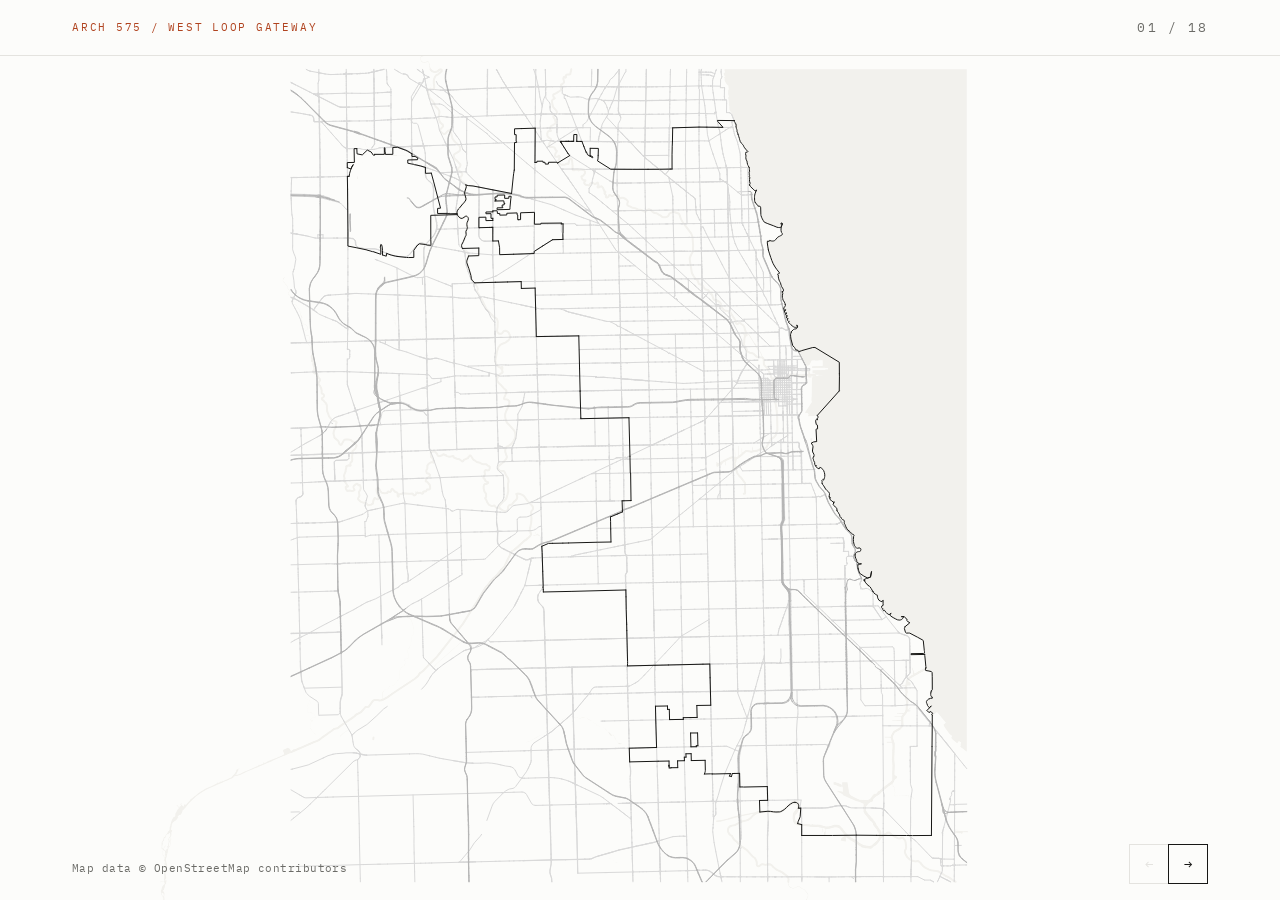
==== index.html @ f466c493 "intro: map zoom, corridor, site descent js/intro.js + css/intro.css: slide-01 entry sequence (city z" ====
<!doctype html>
<html lang="en">
<head>
<meta charset="utf-8">
<meta name="viewport" content="width=device-width, initial-scale=1">
<title>West Loop Gateway — Brad Machado</title>
<meta name="description" content="West Loop Gateway · Mixed-use tower, 735 W. Randolph St. · ARCH 575 mid-review, Fall 2026">
<meta name="robots" content="noindex">
<link rel="canonical" href="https://arch575.bradmachado.com/">
<link rel="preconnect" href="https://fonts.googleapis.com">
<link rel="preconnect" href="https://fonts.gstatic.com" crossorigin>
<link href="https://fonts.googleapis.com/css2?family=IBM+Plex+Mono:wght@400;500&display=swap" rel="stylesheet">
<link rel="stylesheet" href="/css/style.css">
<link rel="stylesheet" href="/css/app.css">
<link rel="stylesheet" href="/css/intro.css">
<link rel="preload" href="data/levels.json" as="fetch" crossorigin="anonymous">
</head>
<body>

<header class="deck-header">
  <a href="https://bradmachado.com/" class="eyebrow deck-header__eyebrow">ARCH 575 / West Loop Gateway</a>
  <span class="deck-header__count" id="deck-count" aria-live="polite">01 / 12</span>
</header>

<main class="deck" id="deck" data-kind="title">
  <!-- Slides 01 (title) and 02 (site) are inserted here by js/app.js -->
  <div class="deck__tower" id="tower-wrap" aria-hidden="true">
    <canvas id="tower"></canvas>
  </div>
  <!-- Slides 03–12 (levels) are inserted here by js/app.js -->
</main>

<nav class="deck-nav" aria-label="Slides">
  <button class="deck-nav__btn" type="button" id="deck-prev" aria-label="Previous slide">&larr;</button>
  <button class="deck-nav__btn" type="button" id="deck-next" aria-label="Next slide">&rarr;</button>
</nav>

<template id="tpl-title">
  <section class="slide slide--title">
    <div class="slide__text">
      <span class="eyebrow" data-f="eyebrow"></span>
      <div class="title__block">
        <h1 class="title__h1" data-f="h1"></h1>
        <div class="title__lines" data-f="lines"></div>
      </div>
    </div>
  </section>
</template>

<template id="tpl-site">
  <section class="slide slide--site">
    <figure class="site slide__site">
      <img class="site__img" src="assets/site.jpg" alt="" data-f="img">
      <figcaption data-f="caption"></figcaption>
    </figure>
    <div class="slide__text">
      <span class="eyebrow" data-f="label"></span>
      <p class="level__name" data-f="name"></p>
      <p class="level__sub" data-f="sub"></p>
      <div class="site__lines" data-f="lines"></div>
    </div>
  </section>
</template>

<template id="tpl-text">
  <section class="slide slide--text">
    <div class="slide__text">
      <span class="eyebrow" data-f="eyebrow"></span>
      <h2 class="text__h2" data-f="heading"></h2>
      <div class="text__lines" data-f="lines"></div>
      <table class="data text__data"><tbody data-f="rows"></tbody></table>
    </div>
  </section>
</template>

<template id="tpl-level">
  <section class="slide slide--level">
    <div class="slide__text">
      <h2 class="level__label" data-f="label"></h2>
      <p class="level__name" data-f="name"></p>
      <p class="level__sub" data-f="sub"></p>
      <p class="level__desc" data-f="description"></p>
      <table class="data"><tbody data-f="rows"></tbody></table>
      <ul class="key" data-f="key"></ul>
    </div>
    <figure class="plan slide__plan">
      <img class="plan__img" alt="" data-f="plan">
      <svg class="plan__scale" height="24" aria-hidden="true" data-f="scale"></svg>
      <figcaption data-f="caption"></figcaption>
    </figure>
  </section>
</template>

<script type="importmap">
{ "imports": { "three": "./js/vendor/three.module.js", "three/addons/": "./js/vendor/addons/" } }
</script>
<script type="module" src="/js/app.js"></script>
<script type="module" src="/js/tower.js"></script>
<script type="module" src="/js/intro.js"></script>
</body>
</html>
---- css/style.css ----
/* ==========================================================================
   Brad Machado — Portfolio 2026
   Single shared stylesheet. No framework, no build step.
   Design tokens per BUILD-PLAN.md Section 2. Requires IBM Plex Mono loaded
   via <link> in each page's <head> (Google Fonts) — see index.html.
   ========================================================================== */

:root {
  /* Color tokens */
  --color-bg:          #FCFCFA; /* warm white */
  --color-ink:         #171715; /* headings, body text */
  --color-body:        #4A4A46; /* paragraph copy */
  --color-muted:       #6B6B67; /* secondary meta */
  --color-faint:       #98978F; /* captions, faintest meta */
  --color-hairline:    #E4E3DF; /* 1px dividers */
  --color-placeholder: #ECEBE7; /* image placeholder fill */
  --color-accent:      #B0431F; /* oxide red — the only hue on the site */

  /* Type */
  --font-sans: "Helvetica Neue", Helvetica, Arial, sans-serif;
  --font-mono: "IBM Plex Mono", ui-monospace, SFMono-Regular, Menlo, Consolas, monospace;

  /* Layout */
  --page-max: 1440px;
  --side-margin: 72px;
  --side-margin-mobile: 24px;
  --rule-thick: 2px;
  --rule-thin: 1px;

  /* Motion / misc */
  --transition-fast: 150ms ease;
}

/* ==========================================================================
   Reset
   ========================================================================== */

*, *::before, *::after { box-sizing: border-box; }

html { -webkit-text-size-adjust: 100%; }

body, h1, h2, h3, h4, p, figure, ul, ol, dl, dd {
  margin: 0;
}

ul, ol { padding: 0; list-style: none; }

img, svg { display: block; max-width: 100%; }

a { color: inherit; text-decoration: none; }

button { font: inherit; color: inherit; background: none; border: 0; cursor: pointer; }

/* ==========================================================================
   Base
   ========================================================================== */

body {
  background: var(--color-bg);
  color: var(--color-ink);
  font-family: var(--font-sans);
  font-size: 16px;
  line-height: 1.5;
  -webkit-font-smoothing: antialiased;
}

/* Consistent focus visibility without introducing shadows/rounding */
a:focus-visible,
button:focus-visible,
input:focus-visible,
textarea:focus-visible {
  outline: 1px solid var(--color-accent);
  outline-offset: 2px;
}

a[href] { transition: color var(--transition-fast); }
a[href]:hover { color: var(--color-accent); }

/* ==========================================================================
   Layout primitives
   ========================================================================== */

.container {
  max-width: var(--page-max);
  margin-inline: auto;
  padding-inline: var(--side-margin);
}

@media (max-width: 900px) {
  .container { padding-inline: var(--side-margin-mobile); }
}

/* 2px ink rule that opens each numbered section, e.g. "01 / Selected Work" */
.section-head {
  border-top: var(--rule-thick) solid var(--color-ink);
  padding-top: 16px;
  margin-top: 96px;
  display: flex;
  flex-wrap: wrap;
  align-items: baseline;
  justify-content: space-between;
  gap: 8px 24px;
}

.section-head:first-of-type { margin-top: 64px; }

.section-head__title {
  font-family: var(--font-mono);
  font-size: 11px;
  text-transform: uppercase;
  letter-spacing: 0.16em;
  color: var(--color-accent);
}

.section-head__meta {
  font-family: var(--font-mono);
  font-size: 11px;
  text-transform: uppercase;
  letter-spacing: 0.16em;
  color: var(--color-faint);
}

/* 1px hairline row divider (research list, experience list, etc.) */
.hairline-row {
  border-bottom: var(--rule-thin) solid var(--color-hairline);
}

/* ==========================================================================
   Micro-labels & captions
   ========================================================================== */

/* Eyebrow: accent-colored micro-label — breadcrumbs, section markers */
.eyebrow {
  display: block;
  font-family: var(--font-mono);
  font-size: 11px;
  text-transform: uppercase;
  letter-spacing: 0.16em;
  color: var(--color-accent);
}

/* Field label: muted micro-label — spec-block / field-row headers */
.field-label {
  font-family: var(--font-mono);
  font-size: 11px;
  text-transform: uppercase;
  letter-spacing: 0.16em;
  color: var(--color-faint);
}

/* Figure caption: "Fig. 01 — Description." */
figcaption,
.fig-caption {
  font-family: var(--font-mono);
  font-size: 10px;
  text-transform: uppercase;
  letter-spacing: 0.12em;
  color: var(--color-faint);
  margin-top: 12px;
}

/* ==========================================================================
   Header / nav
   ========================================================================== */

.site-header {
  border-bottom: var(--rule-thin) solid var(--color-hairline);
}

.site-header__bar {
  display: flex;
  align-items: center;
  justify-content: space-between;
  flex-wrap: wrap;
  gap: 16px 32px;
  padding-block: 24px;
}

.logo {
  font-family: var(--font-sans);
  font-size: 13px;
  font-weight: 700;
  letter-spacing: 0.08em;
  text-transform: uppercase;
}

.nav {
  display: flex;
  flex-wrap: wrap;
  gap: 28px;
}

.nav a {
  font-size: 14px;
  color: var(--color-ink);
}

.nav a[aria-current="page"],
.nav a.cta {
  color: var(--color-accent);
}

@media (max-width: 900px) {
  .site-header__bar { flex-direction: column; align-items: flex-start; }
  .nav { flex-direction: column; gap: 12px; width: 100%; }
}

/* ==========================================================================
   Hero (homepage)
   ========================================================================== */

.hero {
  padding-block: 56px 48px;
}

.hero__title {
  font-size: clamp(2.25rem, 1.15rem + 4.6vw, 4rem);
  font-weight: 400;
  line-height: 1.08;
  letter-spacing: -0.01em;
  color: var(--color-ink);
  margin-top: 20px;
  max-width: 18ch;
}

/* Two-column field row: label at left, content/paragraph at right.
   Reused for PROFILE / METHOD / RESULT / MY ROLE / PARTNER etc. */
.field-row {
  display: grid;
  grid-template-columns: minmax(120px, 200px) 1fr;
  gap: 24px 32px;
  padding-block: 24px;
}

.field-row + .field-row {
  border-top: var(--rule-thin) solid var(--color-hairline);
}

.field-row__content {
  color: var(--color-body);
  font-size: 17px;
  line-height: 1.65;
  max-width: 62ch;
}

@media (max-width: 900px) {
  .field-row { grid-template-columns: 1fr; gap: 8px; }
}

/* ==========================================================================
   Spec block — 4-column Type/Role/Tools/Status (or Partner/Role/Stack/Scale)
   ========================================================================== */

.spec-block {
  display: grid;
  grid-template-columns: repeat(4, 1fr);
  gap: 24px;
  padding-block: 24px;
  margin-top: 40px;
  border-top: var(--rule-thin) solid var(--color-hairline);
  border-bottom: var(--rule-thin) solid var(--color-hairline);
}

.spec-block dt {
  font-family: var(--font-mono);
  font-size: 11px;
  text-transform: uppercase;
  letter-spacing: 0.16em;
  color: var(--color-faint);
  margin-bottom: 8px;
}

.spec-block dd {
  font-size: 15px;
  color: var(--color-ink);
}

@media (max-width: 900px) {
  .spec-block { grid-template-columns: repeat(2, 1fr); }
}

@media (max-width: 540px) {
  .spec-block { grid-template-columns: 1fr; }
}

/* ==========================================================================
   Case-study / research figures (full-width images, pairs, pending assets)
   ========================================================================== */

.figure {
  margin-top: 40px;
}

.figure img {
  width: 100%;
  height: auto;
  display: block;
}

.figure-grid {
  display: grid;
  grid-template-columns: 1fr 1fr;
  gap: 48px;
  margin-top: 40px;
}

@media (max-width: 900px) {
  .figure-grid { grid-template-columns: 1fr; gap: 40px; }
}

/* Placeholder box for a figure slot the template calls for but img/ doesn't
   yet have an asset for — same fill token as homepage card placeholders. */
.figure-pending {
  aspect-ratio: 16 / 10;
  background: var(--color-placeholder);
  display: flex;
  align-items: center;
  justify-content: center;
  padding: 24px;
  text-align: center;
}

.figure-pending__label {
  font-family: var(--font-mono);
  font-size: 11px;
  text-transform: uppercase;
  letter-spacing: 0.08em;
  color: var(--color-faint);
  line-height: 1.6;
  max-width: 32ch;
}

/* ==========================================================================
   Work grid (homepage project cards)
   ========================================================================== */

.work-grid {
  display: grid;
  grid-template-columns: repeat(2, 1fr);
  gap: 64px 48px;
  margin-top: 48px;
}

@media (max-width: 900px) {
  .work-grid { grid-template-columns: 1fr; gap: 48px; }
}

.project-card__image {
  aspect-ratio: 4 / 3;
  background: var(--color-placeholder);
  display: flex;
  align-items: center;
  justify-content: center;
  overflow: hidden;
}

.project-card__image img {
  width: 100%;
  height: 100%;
  object-fit: cover;
}

.project-card__placeholder-label {
  font-family: var(--font-mono);
  font-size: 11px;
  text-transform: uppercase;
  letter-spacing: 0.1em;
  color: var(--color-faint);
}

.project-card__heading {
  display: flex;
  align-items: baseline;
  gap: 12px;
  margin-top: 20px;
}

.project-card__index {
  font-family: var(--font-mono);
  font-size: 12px;
  letter-spacing: 0.08em;
  color: var(--color-accent);
}

.project-card__title {
  font-size: 21px;
  font-weight: 400;
}

.project-card__desc {
  color: var(--color-body);
  font-size: 15px;
  line-height: 1.6;
  margin-top: 8px;
  max-width: 46ch;
}

.project-card__tools {
  font-family: var(--font-mono);
  font-size: 10px;
  text-transform: uppercase;
  letter-spacing: 0.1em;
  color: var(--color-faint);
  margin-top: 10px;
}

/* ==========================================================================
   Research / list rows (homepage research rows, resume experience rows)
   ========================================================================== */

.list-row {
  display: grid;
  grid-template-columns: 56px 1fr auto;
  gap: 8px 32px;
  align-items: start;
  padding-block: 28px;
  border-bottom: var(--rule-thin) solid var(--color-hairline);
}

.list-row__index {
  font-family: var(--font-mono);
  font-size: 12px;
  letter-spacing: 0.08em;
  color: var(--color-accent);
}

.list-row__title {
  font-size: 19px;
  font-weight: 400;
}

.list-row__desc {
  color: var(--color-body);
  font-size: 15px;
  line-height: 1.6;
  margin-top: 6px;
  max-width: 62ch;
}

.list-row__meta {
  font-family: var(--font-mono);
  font-size: 10px;
  text-transform: uppercase;
  letter-spacing: 0.1em;
  color: var(--color-faint);
  text-align: right;
  white-space: nowrap;
}

@media (max-width: 640px) {
  .list-row {
    grid-template-columns: 1fr;
  }
  .list-row__meta { text-align: left; white-space: normal; }
}

/* ==========================================================================
   Buttons
   ========================================================================== */

.btn {
  display: inline-flex;
  align-items: center;
  gap: 8px;
  border: 1px solid var(--color-ink);
  padding: 14px 20px;
  font-family: var(--font-mono);
  font-size: 12px;
  text-transform: uppercase;
  letter-spacing: 0.1em;
  color: var(--color-ink);
}

.btn:hover {
  border-color: var(--color-accent);
  color: var(--color-accent);
}

/* ==========================================================================
   Diagram primitives (research SVG pipeline diagrams — accent arrows only)
   ========================================================================== */

.diagram { margin-top: 40px; }

.diagram-box {
  fill: var(--color-bg);
  stroke: var(--color-ink);
  stroke-width: 1;
}

.diagram-box--dashed {
  stroke-dasharray: 4 4;
  stroke: var(--color-muted);
}

.diagram-arrow {
  stroke: var(--color-accent);
  fill: none;
  stroke-width: 1.5;
  marker-end: url(#arrowhead);
}

.diagram-label {
  font-family: var(--font-mono);
  font-size: 11px;
  letter-spacing: 0.04em;
  fill: var(--color-ink);
}

.diagram-sublabel {
  font-family: var(--font-mono);
  font-size: 9px;
  text-transform: uppercase;
  letter-spacing: 0.06em;
  fill: var(--color-faint);
}

/* ==========================================================================
   Footer / contact
   ========================================================================== */

.site-footer {
  margin-top: 96px;
  border-top: var(--rule-thick) solid var(--color-ink);
  padding-block: 48px 24px;
}

.site-footer__title {
  font-size: clamp(1.75rem, 1.15rem + 2.6vw, 2.5rem);
  font-weight: 400;
  line-height: 1.15;
  max-width: 24ch;
  margin-top: 16px;
}

.site-footer__row {
  display: flex;
  flex-wrap: wrap;
  justify-content: space-between;
  gap: 24px;
  margin-top: 32px;
}

.site-footer__email {
  font-family: var(--font-mono);
  font-size: 15px;
  color: var(--color-ink);
}

.site-footer__links {
  display: flex;
  flex-direction: column;
  gap: 8px;
  text-align: right;
}

@media (max-width: 640px) {
  .site-footer__links { text-align: left; }
}

.site-footer__colophon {
  display: flex;
  flex-wrap: wrap;
  justify-content: space-between;
  gap: 8px 24px;
  margin-top: 64px;
  padding-top: 24px;
  border-top: var(--rule-thin) solid var(--color-hairline);
  font-family: var(--font-mono);
  font-size: 11px;
  text-transform: uppercase;
  letter-spacing: 0.1em;
  color: var(--color-faint);
}

/* ==========================================================================
   Page header (case-study / research page titles)
   ========================================================================== */

.page-header {
  padding-block: 56px 40px;
}

.page-header__top {
  display: flex;
  align-items: baseline;
  justify-content: space-between;
  gap: 16px;
}

.page-header__title {
  font-size: clamp(2rem, 1.2rem + 3.6vw, 3.5rem);
  font-weight: 400;
  line-height: 1.1;
  margin-top: 16px;
}

.page-header__date {
  font-family: var(--font-mono);
  font-size: 12px;
  letter-spacing: 0.08em;
  color: var(--color-faint);
  white-space: nowrap;
}

.page-header__thesis {
  color: var(--color-body);
  font-size: 19px;
  line-height: 1.6;
  max-width: 66ch;
  margin-top: 24px;
}

/* Next-project / next-research footer link */
.next-link {
  display: flex;
  flex-wrap: wrap;
  align-items: baseline;
  justify-content: space-between;
  gap: 12px 24px;
  margin-top: 96px;
  padding-top: 24px;
  border-top: var(--rule-thick) solid var(--color-ink);
  padding-bottom: 64px;
}

.next-link__title {
  font-size: clamp(1.5rem, 1.1rem + 1.8vw, 2rem);
  font-weight: 400;
}

/* ==========================================================================
   About / resume
   ========================================================================== */

.about-hero {
  display: grid;
  grid-template-columns: minmax(240px, 38%) 1fr;
  gap: 64px;
  padding-block: 56px 0;
  align-items: start;
}

@media (max-width: 900px) {
  .about-hero { grid-template-columns: 1fr; gap: 32px; }
}

.about-hero__content .eyebrow { margin-top: 0; }

.about-hero__content .page-header__title {
  margin-top: 16px;
  font-size: clamp(1.75rem, 1.15rem + 2.6vw, 2.75rem);
}

.about-hero__content p {
  color: var(--color-body);
  font-size: 18px;
  line-height: 1.65;
  max-width: 60ch;
  margin-top: 20px;
}

.about-hero__content .btn { margin-top: 32px; }

.resume-title {
  font-size: 19px;
  font-weight: 400;
  color: var(--color-ink);
}

.resume-org {
  font-size: 14px;
  color: var(--color-muted);
  margin-top: 2px;
}

.resume-bullets {
  display: flex;
  flex-direction: column;
  gap: 10px;
  margin-top: 14px;
}

.resume-bullets li {
  font-size: 15px;
  line-height: 1.6;
  color: var(--color-body);
}

.about-closing {
  border-top: var(--rule-thick) solid var(--color-ink);
  margin-top: 96px;
  padding-top: 24px;
  padding-bottom: 64px;
}

/* ==========================================================================
   404
   ========================================================================== */

.error-page {
  min-height: 60vh;
  display: flex;
  flex-direction: column;
  justify-content: center;
  padding-block: 64px;
}
---- css/app.css ----
/* ==========================================================================
   arch575.bradmachado.com — project stylesheet
   Rules specific to the ARCH 575 mid-review presentation (West Loop Gateway).
   Baseline tokens and components come from css/style.css, vendored from the
   main site and never edited; add project rules here only.
   Accent #B0431F is the only hue. No shadows, rounded corners, or gradients.

   Layout: one page, 12 slides (title, site, ten levels).
   >= 900 px  full-viewport slides, 12-column grid, 72 px margins, one slide
              visible at a time (keyboard / buttons / hash).
   <  900 px  slides stack at natural height, 24 px margins, the tower canvas
              sticks to the top at 40vh, plan below the text.
   ========================================================================== */

:root {
  --deck-header-h: 56px;
  --deck-gap: 24px;
  --deck-top: 40px;      /* space between the header rule and the slide content */
  --deck-bottom: 56px;
  --tower-h-phone: 40vh;
}

html, body { height: 100%; }

/* --------------------------------------------------------------------------
   Running header: eyebrow left, counter right, 1 px hairline below
   -------------------------------------------------------------------------- */

.deck-header {
  position: fixed;
  top: 0; left: 0; right: 0;
  z-index: 20;
  height: var(--deck-header-h);
  display: flex;
  align-items: center;
  justify-content: space-between;
  gap: 24px;
  padding: 0 var(--side-margin);
  background: var(--color-bg);
  border-bottom: var(--rule-thin) solid var(--color-hairline);
}

.deck-header__eyebrow { display: inline-block; }
.deck-header__eyebrow:hover { color: var(--color-ink); }

.deck-header__count {
  font-family: var(--font-mono);
  font-size: 13px;
  letter-spacing: 0.16em;
  color: var(--color-muted);
  font-variant-numeric: tabular-nums;
  white-space: nowrap;
}

/* --------------------------------------------------------------------------
   Deck grid (desktop)
   -------------------------------------------------------------------------- */

.deck {
  position: relative;
  display: grid;
  grid-template-columns: repeat(12, minmax(0, 1fr));
  grid-template-rows: minmax(0, 1fr);
  column-gap: var(--deck-gap);
  height: 100vh;
  padding: calc(var(--deck-header-h) + var(--deck-top)) var(--side-margin) var(--deck-bottom);
}

.slide {
  grid-row: 1;
  grid-column: 1 / -1;
  display: grid;
  grid-template-columns: repeat(12, minmax(0, 1fr));
  grid-template-rows: minmax(0, 1fr);
  column-gap: var(--deck-gap);
  min-height: 0;
  overflow: hidden;
  opacity: 0;
  visibility: hidden;
}

.slide.is-active {
  opacity: 1;
  visibility: visible;
}

.slide__text {
  grid-column: 1 / 4;
  display: flex;
  flex-direction: column;
  min-height: 0;
  min-width: 0;
}

/* Single persistent three.js canvas (js/tower.js, S5). Level slides: cols 4-6.
   Title slide: cols 7-12 (hero). Site slide: hidden (image takes cols 1-8). */
.deck__tower {
  grid-row: 1;
  grid-column: 4 / 7;
  position: relative;
  z-index: 1;
  min-height: 0;
  min-width: 0;
}

.deck[data-kind="title"] .deck__tower,
.deck[data-kind="text"]  .deck__tower { grid-column: 7 / 13; }
.deck[data-kind="site"]  .deck__tower,
.deck[data-kind="image"] .deck__tower { visibility: hidden; }

#tower {
  display: block;
  width: 100%;
  height: 100%;
}

/* Static fallback (js/tower.js): no WebGL or the GLB failed */
#tower[hidden] { display: none; }

.deck__tower-fallback {
  display: block;
  width: 100%;
  height: 100%;
  object-fit: contain;
  object-position: center;
}

/* --------------------------------------------------------------------------
   Title slide
   -------------------------------------------------------------------------- */

.slide--title .slide__text {
  grid-column: 1 / 7;
  justify-content: space-between;
}

.title__h1 {
  font-size: clamp(48px, 5vw, 96px);
  font-weight: 400;
  line-height: 1.02;
  letter-spacing: -0.02em;
  margin-left: -0.04em;
}

.title__lines {
  margin-top: 24px;
}

.title__lines p {
  font-size: 20px;
  line-height: 1.4;
  color: var(--color-body);
}

/* --------------------------------------------------------------------------
   Site slide: image cols 1-8, three lines cols 9-12
   -------------------------------------------------------------------------- */

.slide__site {
  grid-column: 1 / 9;
  display: flex;
  flex-direction: column;
  min-height: 0;
  min-width: 0;
}

.site__img {
  flex: 1 1 auto;
  min-height: 0;
  width: 100%;
  height: 100%;
  object-fit: contain;
  object-position: left top;
}

.slide--site .slide__text { grid-column: 9 / 13; }

/* --------------------------------------------------------------------------
   Story slides (data/story.json, review T4): text = title layout, image = site layout
   -------------------------------------------------------------------------- */

.slide--text .slide__text { grid-column: 1 / 7; }

.text__h2 {
  margin-top: 40px;
  font-size: clamp(36px, 3.4vw, 64px);
  font-weight: 400;
  line-height: 1.08;
  letter-spacing: -0.02em;
  color: var(--color-ink);
  max-width: 18ch;
}

.text__lines { margin-top: 32px; max-width: 46ch; }

.text__lines p {
  font-size: 20px;
  line-height: 1.45;
  color: var(--color-body);
}

.text__lines p + p { margin-top: 10px; }

.text__data { margin-top: 32px; max-width: 560px; }
.data.text__data td { font-size: 20px; }
.data.text__data th { width: auto; white-space: nowrap; padding-right: 24px; letter-spacing: 0.08em; }

.site__lines { margin-top: 24px; }

.site__lines p {
  font-size: 15px;
  line-height: 1.6;
  color: var(--color-body);
}

/* --------------------------------------------------------------------------
   Level slide: text cols 1-3, tower cols 4-6, plan cols 7-12
   -------------------------------------------------------------------------- */

.level__label {
  font-family: var(--font-sans);
  font-size: clamp(72px, 6.6vw, 160px);
  font-weight: 400;
  line-height: 0.9;
  letter-spacing: -0.03em;
  margin-left: -0.05em;
  white-space: nowrap;
  color: var(--color-ink);
}

.level__name {
  font-size: 28px;
  line-height: 1.15;
  color: var(--color-ink);
  margin-top: 28px;
}

.level__sub {
  font-size: 28px;
  line-height: 1.15;
  color: var(--color-muted);
}

.level__sub:empty { display: none; }

.level__desc {
  font-size: 15px;
  line-height: 1.6;
  color: var(--color-body);
  max-width: 34ch;
  margin-top: 16px;
}

/* Ruled data table */
.data {
  width: 100%;
  border-collapse: collapse;
  margin-top: 24px;
  border-top: var(--rule-thin) solid var(--color-hairline);
}

.data tr { border-bottom: var(--rule-thin) solid var(--color-hairline); }

.data th {
  width: 50%;
  text-align: left;
  font-family: var(--font-mono);
  font-size: 13px;
  font-weight: 400;
  text-transform: uppercase;
  letter-spacing: 0.16em;
  color: var(--color-muted);
  padding: 9px 0 8px;
  vertical-align: baseline;
}

.data td {
  font-size: 15px;
  color: var(--color-ink);
  font-variant-numeric: tabular-nums;
  padding: 8px 0;
  white-space: nowrap;
  vertical-align: baseline;
}

/* Vertical key; the level program comes first, in the accent */
.key {
  margin-top: 32px;
}

.key li {
  display: flex;
  align-items: center;
  gap: 10px;
  padding: 4px 0;
}

.key__swatch {
  flex: none;
  width: 12px;
  height: 12px;
}

.key__swatch--bordered { border: var(--rule-thin) solid var(--color-hairline); }

.key__label {
  font-family: var(--font-mono);
  font-size: 13px;
  text-transform: uppercase;
  letter-spacing: 0.12em;
  color: var(--color-muted);
}

.key__item--accent .key__label { color: var(--color-ink); }

/* Plan figure: image hangs from the top-left; scale bar and caption sit
   directly under the rendered plan */
.slide__plan {
  grid-column: 7 / 13;
  display: flex;
  flex-direction: column;
  min-height: 0;
  min-width: 0;
}

.plan__img {
  flex: 0 0 auto;
  min-height: 0;
  width: 100%;
  height: auto;            /* js/app.js sets the fitted height in slides mode */
  object-fit: contain;
  object-position: left top;
}

.plan__scale {
  display: block;
  width: 100%;
  height: 24px;
  margin-top: 16px;
  overflow: visible;
}

.plan__scale .sb {
  stroke: var(--color-ink);
  stroke-width: 1;
  fill: none;
  shape-rendering: crispEdges;
}

.plan__scale .sb-fill { fill: var(--color-ink); }

.plan__scale text {
  font-family: var(--font-mono);
  font-size: 13px;
  letter-spacing: 0.12em;
  text-transform: uppercase;
  fill: var(--color-muted);
}

.slide figcaption { margin-top: 8px; font-size: 13px; color: var(--color-muted); }   /* projector legibility (review T3) */

/* --------------------------------------------------------------------------
   Prev / next buttons, bottom right
   -------------------------------------------------------------------------- */

.deck-nav {
  position: fixed;
  right: var(--side-margin);
  bottom: 16px;
  z-index: 20;
  display: flex;
}

.deck-nav__btn {
  width: 40px;
  height: 40px;
  border: var(--rule-thin) solid var(--color-ink);
  background: var(--color-bg);
  font-family: var(--font-mono);
  font-size: 14px;
  line-height: 1;
  color: var(--color-ink);
}

.deck-nav__btn + .deck-nav__btn { margin-left: -1px; }

.deck-nav__btn:hover {
  border-color: var(--color-accent);
  color: var(--color-accent);
  position: relative;
}

.deck-nav__btn:disabled {
  color: var(--color-hairline);
  border-color: var(--color-hairline);
  cursor: default;
}

/* --------------------------------------------------------------------------
   Motion
   -------------------------------------------------------------------------- */

@media (prefers-reduced-motion: no-preference) {
  .slide { transition: opacity 200ms ease, visibility 0s linear 200ms; }
  .slide.is-active { transition: opacity 200ms ease, visibility 0s; }
  .slide--title .slide__text { transition: opacity 500ms ease; }   /* S15: title text after the intro */
  html { scroll-behavior: smooth; }
}

/* --------------------------------------------------------------------------
   Desktop only: lock the page to the viewport
   -------------------------------------------------------------------------- */

@media (min-width: 900px) {
  body { overflow: hidden; }
}

/* --------------------------------------------------------------------------
   Phone / narrow: stacked scroll, sticky tower
   -------------------------------------------------------------------------- */

@media (max-width: 899.98px) {
  .deck-header {
    position: static;
    height: auto;
    padding: 20px var(--side-margin-mobile);
  }

  .deck {
    display: block;
    height: auto;
    padding: 0;
  }

  .slide {
    display: block;
    opacity: 1;
    visibility: visible;
    overflow: visible;
    padding: 32px var(--side-margin-mobile) 48px;
    border-bottom: var(--rule-thin) solid var(--color-hairline);
  }

  .slide--level,
  .slide--outro { scroll-margin-top: var(--tower-h-phone); }
  .text__h2 { margin-top: 24px; font-size: 32px; }
  .text__lines p, .data.text__data td { font-size: 17px; }

  .slide__text { display: block; }

  .deck__tower {
    position: sticky;
    top: 0;
    z-index: 5;
    height: var(--tower-h-phone);
    background: var(--color-bg);
    border-bottom: var(--rule-thin) solid var(--color-hairline);
  }

  .deck[data-kind="site"] .deck__tower,
  .deck[data-kind="image"] .deck__tower { visibility: visible; }

  .slide--title { min-height: 60vh; }
  .slide--title .slide__text {
    display: flex;
    flex-direction: column;
    justify-content: space-between;
    min-height: calc(60vh - 80px);
  }

  .title__h1 { font-size: clamp(40px, 11vw, 64px); }
  .title__lines p { font-size: 17px; }

  .slide__site { display: block; }
  .site__img { height: auto; }
  .slide--site .slide__text { margin-top: 32px; }

  .level__label { font-size: clamp(64px, 22vw, 120px); }
  .level__name { margin-top: 20px; }
  .level__name, .level__sub { font-size: 24px; }

  .key { margin-top: 24px; }

  .slide__plan {
    display: block;
    margin-top: 32px;
  }

  .plan__img {
    height: auto;
    max-height: 60vh;
  }

  .deck-nav {
    right: var(--side-margin-mobile);
    bottom: 16px;
  }
}
---- css/intro.css ----
/* ==========================================================================
   arch575.bradmachado.com — css/intro.css   (intro_v1.0, S15)
   This section is intended to style the entry sequence overlay (js/intro.js):
   the two map SVGs stacked full-viewport below the running header, the mono
   caption and OpenStreetMap attribution, and the full-viewport tower canvas
   on slide 01 with the title text above it. Tokens from css/style.css only;
   accent stays the single hue; no shadows, rounded corners or gradients.
   ========================================================================== */

#intro {
  position: fixed;
  top: var(--deck-header-h);
  left: 0; right: 0; bottom: 0;
  z-index: 15;                 /* above the slides, below the header and nav (20) */
  background: var(--color-bg);
  overflow: hidden;
}

#intro[hidden] { display: none; }

.intro__maps {
  position: absolute;
  inset: 0;
}

.intro__svg {
  position: absolute;
  inset: 0;
  width: 100%;
  height: 100%;
  display: block;
}

/* The SVGs' own attribution text is replaced by one HTML line (below) */
.intro__svg #attribution { display: none; }

.intro__meta {
  position: absolute;
  left: var(--side-margin);
  bottom: 24px;
  font-family: var(--font-mono);
  line-height: 1.5;
}

.intro__caption {
  font-size: 13px;
  letter-spacing: 0.08em;
  color: var(--color-ink);
  opacity: 0;
  white-space: nowrap;
}

.intro__attribution {
  font-size: 11px;
  letter-spacing: 0.04em;
  color: var(--color-muted);
  white-space: nowrap;
}

/* Slide 01: the canvas fills the viewport behind the title text (js/tower.js
   keeps the projection relative to the grid box, so the tower stays in
   cols 7-12 and the site context fills the rest) */
@media (min-width: 900px) {
  .deck__tower.is-full {
    position: fixed;
    inset: 0;
    z-index: 0;
    height: auto;
    min-height: 0;
  }

  .slide--title.is-active {
    position: relative;
    z-index: 2;
  }

  body.is-intro .slide--title .slide__text { opacity: 0; }
}

/* Phone: the map stages play in a 40vh band at the top; no 3D stage */
@media (max-width: 899.98px) {
  #intro {
    top: 0;
    bottom: auto;
    height: var(--tower-h-phone);
    border-bottom: var(--rule-thin) solid var(--color-hairline);
  }

  .intro__meta {
    left: var(--side-margin-mobile);
    bottom: 12px;
  }

  .intro__caption { font-size: 11px; }
}
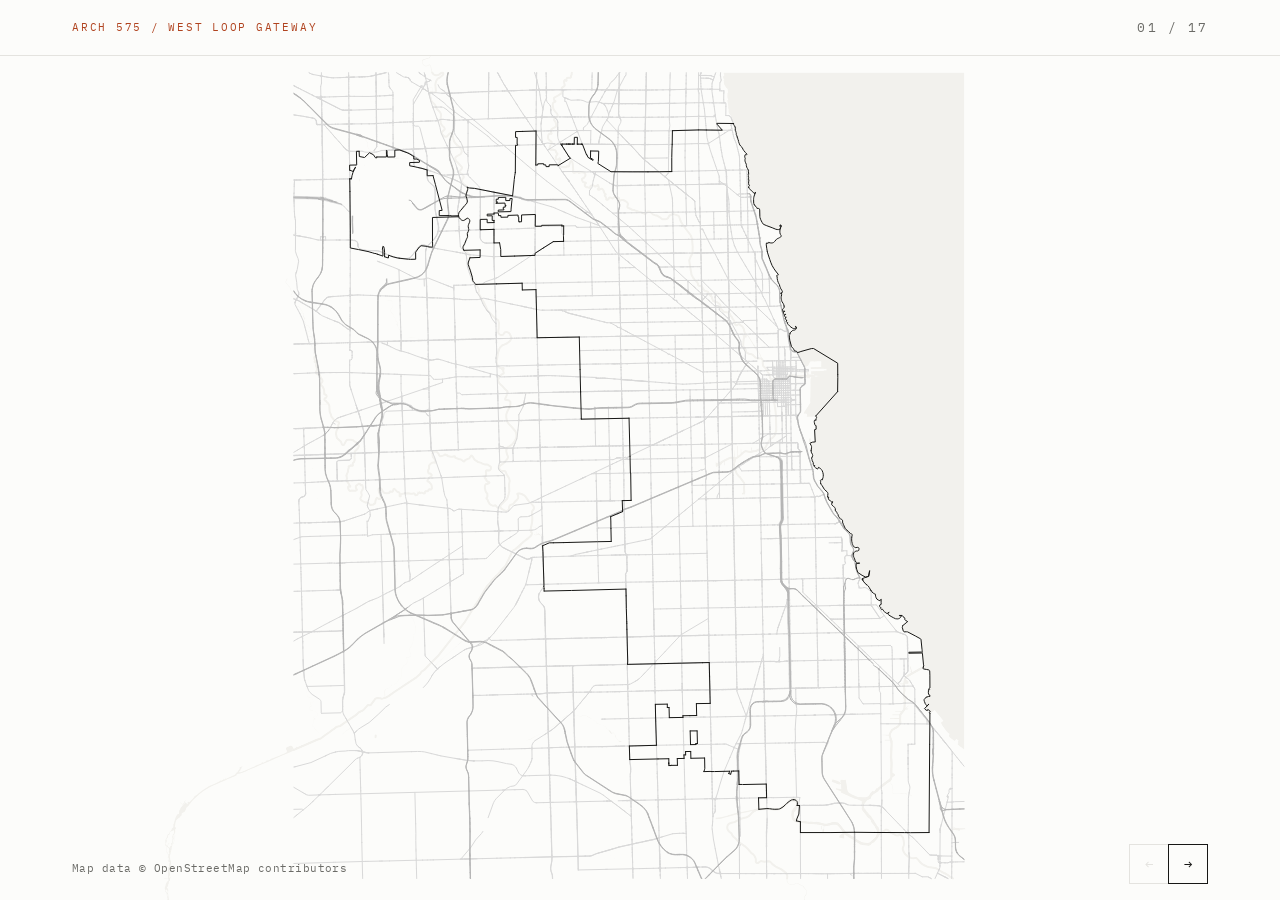
==== commit 95ceed13: "site: slide 02 feature loop, ghost tower, continuous 01-02 shot; stacking callouts Co-Authored-By: C" ====
--- a/index.html
+++ b/index.html
@@ -13,6 +13,7 @@
 <link rel="stylesheet" href="/css/style.css">
 <link rel="stylesheet" href="/css/app.css">
 <link rel="stylesheet" href="/css/intro.css">
+<link rel="stylesheet" href="/css/siteloop.css">
 <link rel="preload" href="data/levels.json" as="fetch" crossorigin="anonymous">
 </head>
 <body>
@@ -23,7 +24,7 @@
 </header>
 
 <main class="deck" id="deck" data-kind="title">
-  <!-- Slides 01 (title) and 02 (site) are inserted here by js/app.js -->
+  <!-- Slides 01 (title) and 02 (site) are inserted here by js/app.js; on 02 the canvas below runs the site loop (js/siteloop.js) -->
   <div class="deck__tower" id="tower-wrap" aria-hidden="true">
     <canvas id="tower"></canvas>
   </div>
@@ -70,6 +71,7 @@
       <div class="text__lines" data-f="lines"></div>
       <table class="data text__data"><tbody data-f="rows"></tbody></table>
     </div>
+    <div class="callouts" data-f="callouts" aria-hidden="true"></div>
   </section>
 </template>
 
@@ -97,5 +99,6 @@
 <script type="module" src="/js/app.js"></script>
 <script type="module" src="/js/tower.js"></script>
 <script type="module" src="/js/intro.js"></script>
+<script type="module" src="/js/siteloop.js"></script>
 </body>
 </html>
--- a/css/app.css
+++ b/css/app.css
@@ -204,6 +204,77 @@
 .text__data { margin-top: 32px; max-width: 560px; }
 .data.text__data td { font-size: 20px; }
 .data.text__data th { width: auto; white-space: nowrap; padding-right: 24px; letter-spacing: 0.08em; }
+
+/* Callouts (story.json "callouts"): labels in a column right of the heading, 1 px leaders
+   to each tower zone, positioned by js/app.js from the live model. Accent = shared floors. */
+.slide--text.has-callouts { position: relative; }
+
+.callouts {
+  position: absolute;
+  inset: 0;
+  z-index: 2;
+  pointer-events: none;
+  opacity: 0;
+}
+
+.callouts.is-ready { opacity: 1; }
+
+.callouts__svg {
+  position: absolute;
+  inset: 0;
+  width: 100%;
+  height: 100%;
+  overflow: visible;
+}
+
+.callouts__svg path { fill: none; stroke: var(--color-ink); stroke-width: 1; }
+.callouts__svg circle { fill: var(--color-ink); }
+.callouts__svg .is-accent { stroke: var(--color-accent); }
+.callouts__svg circle.is-accent { fill: var(--color-accent); }
+
+.callouts .callout {
+  position: absolute;
+  top: 0;
+  left: 0;
+  display: flex;
+  flex-direction: column;
+  gap: 4px;
+  white-space: nowrap;
+}
+
+.callout__label {
+  font-family: var(--font-mono);
+  font-size: 13px;
+  letter-spacing: 0.08em;
+  text-transform: uppercase;
+  color: var(--color-muted);
+}
+
+.callout__value {
+  font-size: 20px;
+  color: var(--color-ink);
+}
+
+.callout--accent .callout__label { color: var(--color-accent); }
+
+.callouts__list { display: none; }
+
+@media (prefers-reduced-motion: no-preference) {
+  .callouts { transition: opacity 300ms ease; }
+}
+
+@media (max-width: 899.98px) {
+  .callouts { display: none; }
+  .callouts__list { display: block; margin-top: 24px; list-style: none; padding: 0; }
+  .callouts__list .callout {
+    display: flex;
+    flex-direction: column;
+    gap: 2px;
+    padding: 10px 0;
+    border-bottom: var(--rule-thin) solid var(--color-hairline);
+  }
+  .callouts__list .callout__value { font-size: 17px; }
+}
 
 .site__lines { margin-top: 24px; }
 
--- a/css/siteloop.css
+++ b/css/siteloop.css
@@ -0,0 +1,56 @@
+/* ==========================================================================
+   arch575.bradmachado.com — css/siteloop.css   (siteloop_v1.0, S17)
+   This section is intended to style slide 02 while the feature loop runs
+   (body.is-siteloop, >= 900 px): the full-viewport tower canvas is shown on
+   the site slide, the site photo is hidden, the slide text moves to the left
+   columns above the canvas (the site sits in the right third of the view),
+   and the mono caption + attribution block sits bottom-left as the intro's.
+   Tokens from css/style.css only; accent stays the single hue; no shadows,
+   rounded corners or gradients.
+   ========================================================================== */
+
+#siteloop {
+  position: fixed;
+  left: var(--side-margin);
+  bottom: 24px;
+  z-index: 3;
+  font-family: var(--font-mono);
+  line-height: 1.5;
+  pointer-events: none;
+}
+
+#siteloop[hidden] { display: none; }
+
+.siteloop__caption {
+  font-size: 13px;
+  letter-spacing: 0.08em;
+  color: var(--color-ink);
+  opacity: 0;
+  white-space: nowrap;
+  min-height: 1.5em;
+}
+
+.siteloop__attribution {
+  font-size: 11px;
+  letter-spacing: 0.04em;
+  color: var(--color-muted);
+  white-space: nowrap;
+}
+
+@media (min-width: 900px) {
+  /* app.css hides the canvas on the site slide; the loop shows it full-viewport */
+  body.is-siteloop .deck[data-kind="site"] .deck__tower.is-full { visibility: visible; }
+
+  body.is-siteloop .slide--site.is-active {
+    position: relative;
+    z-index: 2;
+  }
+
+  body.is-siteloop .slide--site.is-active .slide__site { visibility: hidden; }
+
+  body.is-siteloop .slide--site.is-active .slide__text {
+    grid-column: 1 / 5;
+    grid-row: 1;                /* share row 1 with the hidden figure (else auto-placement adds a row below) */
+    align-self: start;          /* top-left, clear of the caption block bottom-left */
+  }
+}
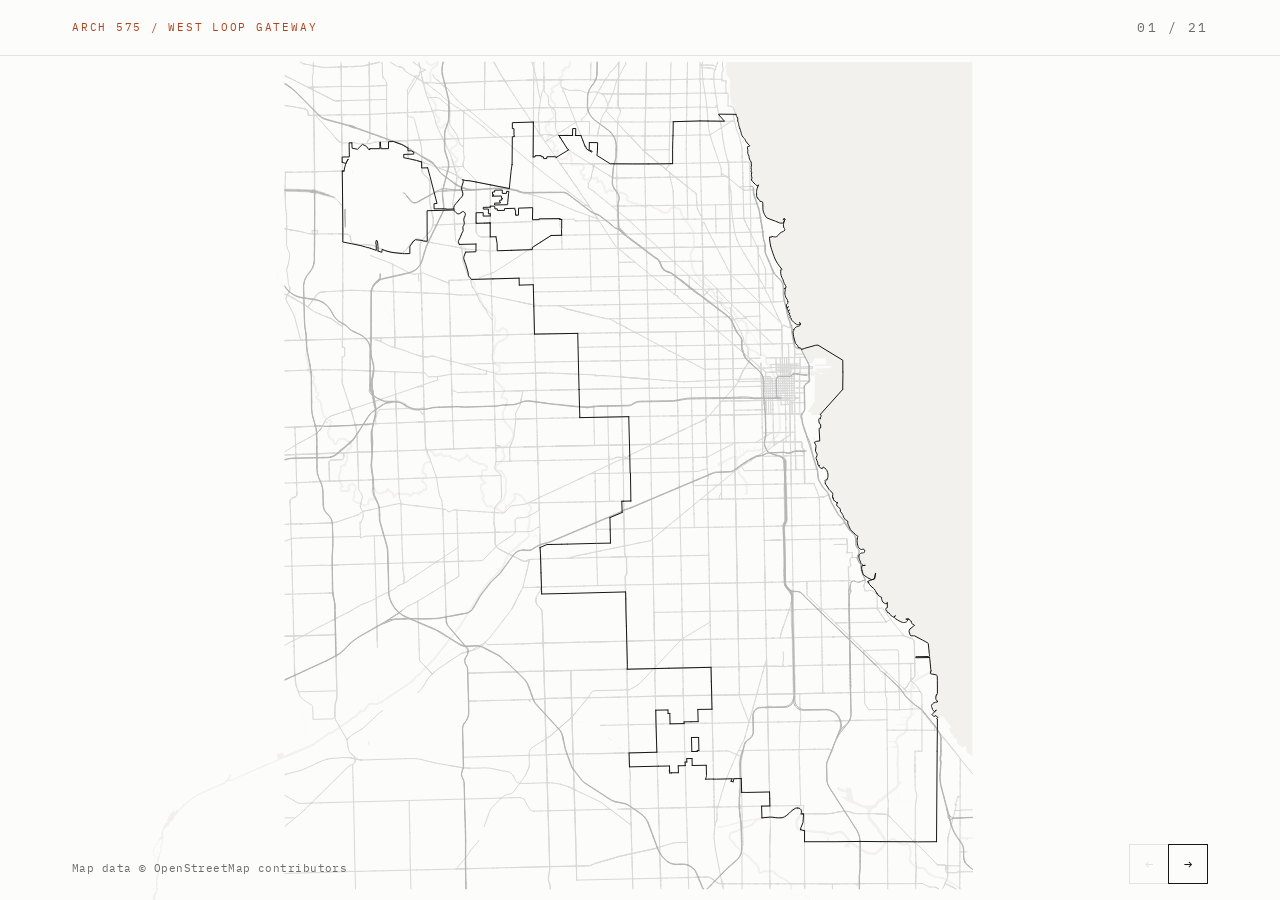
==== commit a6202e17: "story: merge sketch slides 04+05 side by side; Randolph section cropped New slide kind image-pair (t" ====
--- a/index.html
+++ b/index.html
@@ -75,6 +75,24 @@
   </section>
 </template>
 
+<template id="tpl-pair">
+  <section class="slide slide--pair">
+    <span class="eyebrow pair__eyebrow" data-f="label"></span>
+    <div class="pair">
+      <figure class="pair__item">
+        <img class="pair__img" src="" alt="" data-f="img1">
+        <p class="pair__title" data-f="name1"></p>
+        <figcaption data-f="caption1"></figcaption>
+      </figure>
+      <figure class="pair__item">
+        <img class="pair__img" src="" alt="" data-f="img2">
+        <p class="pair__title" data-f="name2"></p>
+        <figcaption data-f="caption2"></figcaption>
+      </figure>
+    </div>
+  </section>
+</template>
+
 <template id="tpl-level">
   <section class="slide slide--level">
     <div class="slide__text">
--- a/css/app.css
+++ b/css/app.css
@@ -105,6 +105,11 @@
 
 .deck[data-kind="title"] .deck__tower,
 .deck[data-kind="text"]  .deck__tower { grid-column: 7 / 13; }
+/* Level slides (Brad, 2026-10-08 23:45): the tower sits under the text block
+   in cols 1-3, bottom 42 % of the column, smaller; the plan takes cols 4-12 */
+@media (min-width: 900px) {
+  .deck[data-kind="level"] .deck__tower { grid-column: 1 / 4; align-self: end; height: 42%; }
+}
 .deck[data-kind="site"]  .deck__tower,
 .deck[data-kind="image"] .deck__tower { visibility: hidden; }
 
@@ -174,6 +179,45 @@
 }
 
 .slide--site .slide__text { grid-column: 9 / 13; }
+
+
+/* Image pair (story.json kind 'image-pair', Brad 2026-10-09): two equal columns, 48 px gutter,
+   images bottom-aligned on one baseline, title + Fig. caption below each; no frame, shadow or radius */
+.slide--pair {
+  grid-template-rows: auto minmax(0, 1fr);
+  align-content: start;
+}
+.pair__eyebrow { grid-column: 1 / -1; }
+.pair {
+  grid-column: 1 / -1;
+  display: grid;
+  grid-template-columns: 1fr 1fr;
+  column-gap: 48px;
+  min-height: 0;
+  align-items: end;
+}
+.pair__item {
+  display: grid;
+  grid-template-rows: minmax(0, 1fr) auto auto;
+  height: 100%;
+  min-height: 0;
+  margin: 0;
+}
+.pair__img {
+  width: 100%;
+  height: 100%;
+  min-height: 0;
+  object-fit: contain;
+  object-position: center bottom;
+  display: block;
+}
+.pair__title {
+  margin-top: 16px;
+  font-size: clamp(22px, 1.8vw, 32px);
+  line-height: 1.15;
+  color: var(--color-ink);
+}
+.pair__item figcaption { margin-top: 8px; }
 
 /* --------------------------------------------------------------------------
    Story slides (data/story.json, review T4): text = title layout, image = site layout
@@ -387,7 +431,7 @@
 /* Plan figure: image hangs from the top-left; scale bar and caption sit
    directly under the rendered plan */
 .slide__plan {
-  grid-column: 7 / 13;
+  grid-column: 4 / 13;
   display: flex;
   flex-direction: column;
   min-height: 0;
@@ -531,6 +575,12 @@
   .deck[data-kind="site"] .deck__tower,
   .deck[data-kind="image"] .deck__tower { visibility: visible; }
 
+  .slide--pair { display: block; }
+  .pair { display: block; }
+  .pair__item { height: auto; display: block; }
+  .pair__img { height: auto; }
+  .pair__item + .pair__item { margin-top: 32px; }
+
   .slide--title { min-height: 60vh; }
   .slide--title .slide__text {
     display: flex;
--- a/css/siteloop.css
+++ b/css/siteloop.css
@@ -30,6 +30,25 @@
   min-height: 1.5em;
 }
 
+.siteloop__name {
+  position: fixed;
+  left: 0;
+  top: 0;
+  z-index: 3;
+  margin: 0;
+  padding-bottom: 12px;
+  font-family: var(--font-sans, Arial, Helvetica, sans-serif);
+  font-size: 44px;
+  line-height: 1.1;
+  color: var(--color-ink);
+  white-space: nowrap;
+  opacity: 0;
+  pointer-events: none;
+  will-change: transform, opacity;
+}
+
+body:not(.is-siteloop) .siteloop__name { display: none; }
+
 .siteloop__attribution {
   font-size: 11px;
   letter-spacing: 0.04em;
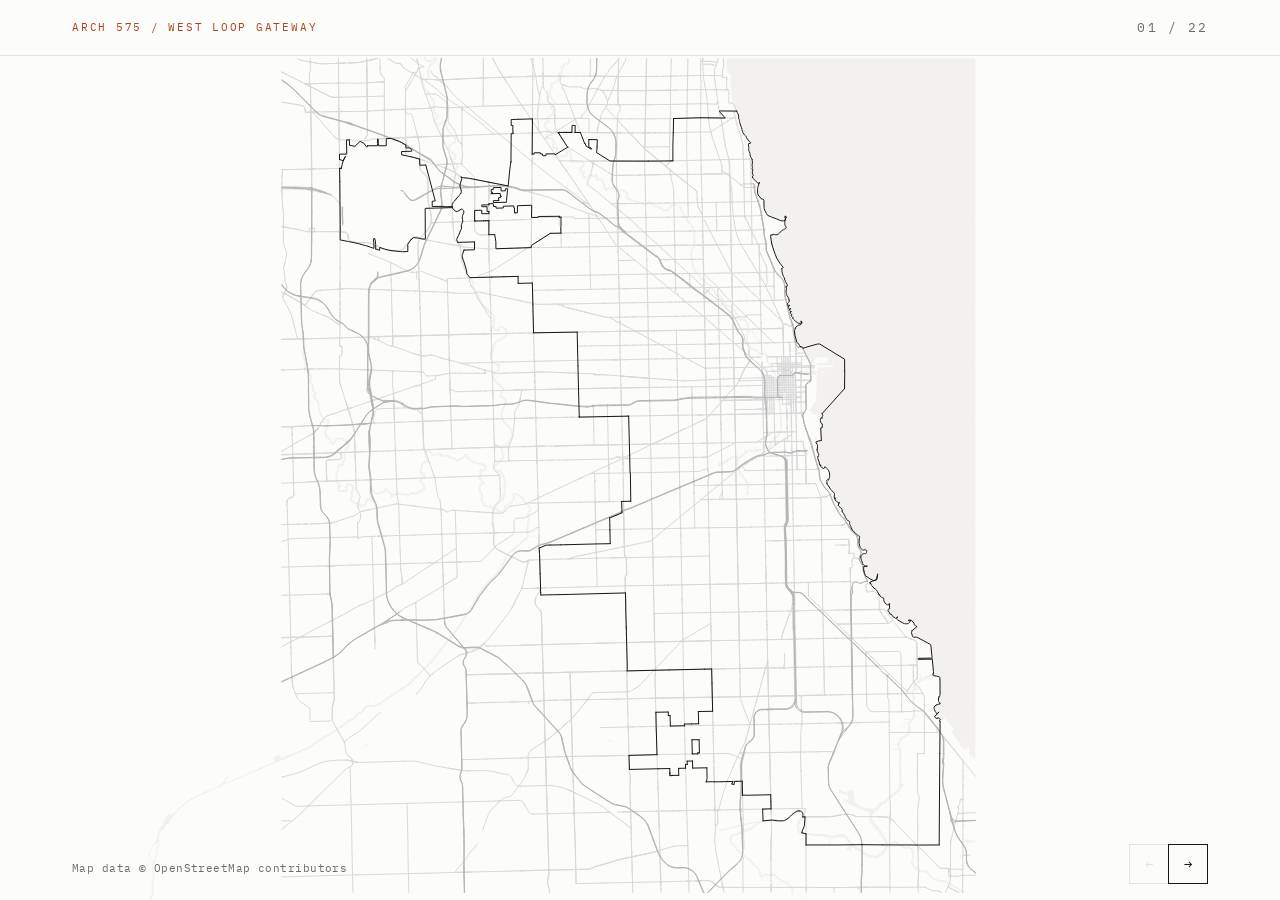
==== commit adc9a740: "story: building section as an aside on the Thesis slide (text cols 1-4, tower + callouts cols 6-9, s" ====
--- a/index.html
+++ b/index.html
@@ -71,6 +71,10 @@
       <div class="text__lines" data-f="lines"></div>
       <table class="data text__data"><tbody data-f="rows"></tbody></table>
     </div>
+    <figure class="text__aside" data-f="aside" hidden>
+      <img class="text__aside-img" src="" alt="" data-f="asideImg">
+      <figcaption data-f="asideCap"></figcaption>
+    </figure>
     <div class="callouts" data-f="callouts" aria-hidden="true"></div>
   </section>
 </template>
--- a/css/app.css
+++ b/css/app.css
@@ -249,6 +249,31 @@
 .data.text__data td { font-size: 20px; }
 .data.text__data th { width: auto; white-space: nowrap; padding-right: 24px; letter-spacing: 0.08em; }
 
+/* Text slide with an aside image (story.json text.aside, Brad 2026-10-09): text cols 1-4,
+   tower + callouts cols 5-9, the aside (building section) cols 10-12 with its Fig. caption */
+.slide--text.has-aside .slide__text { grid-column: 1 / 5; }
+.deck[data-kind="text"][data-aside="1"] .deck__tower { grid-column: 6 / 10; height: 82%; align-self: center; }
+.slide--text.has-aside .callout { max-width: 230px; white-space: normal; }   /* long labels wrap instead of running into the tower */
+.text__aside {
+  grid-column: 10 / 13;
+  grid-row: 1;
+  display: grid;
+  grid-template-rows: minmax(0, 1fr) auto;
+  min-height: 0;
+  min-width: 0;
+  margin: 0;
+  align-self: stretch;
+}
+.text__aside-img {
+  width: 100%;
+  height: 100%;
+  min-height: 0;
+  object-fit: contain;
+  object-position: top center;
+  display: block;
+}
+.text__aside figcaption { margin-top: 8px; }
+
 /* Callouts (story.json "callouts"): labels in a column right of the heading, 1 px leaders
    to each tower zone, positioned by js/app.js from the live model. Accent = shared floors. */
 .slide--text.has-callouts { position: relative; }
@@ -575,6 +600,8 @@
   .deck[data-kind="site"] .deck__tower,
   .deck[data-kind="image"] .deck__tower { visibility: visible; }
 
+  .text__aside { display: block; margin-top: 32px; }
+  .text__aside-img { height: auto; }
   .slide--pair { display: block; }
   .pair { display: block; }
   .pair__item { height: auto; display: block; }
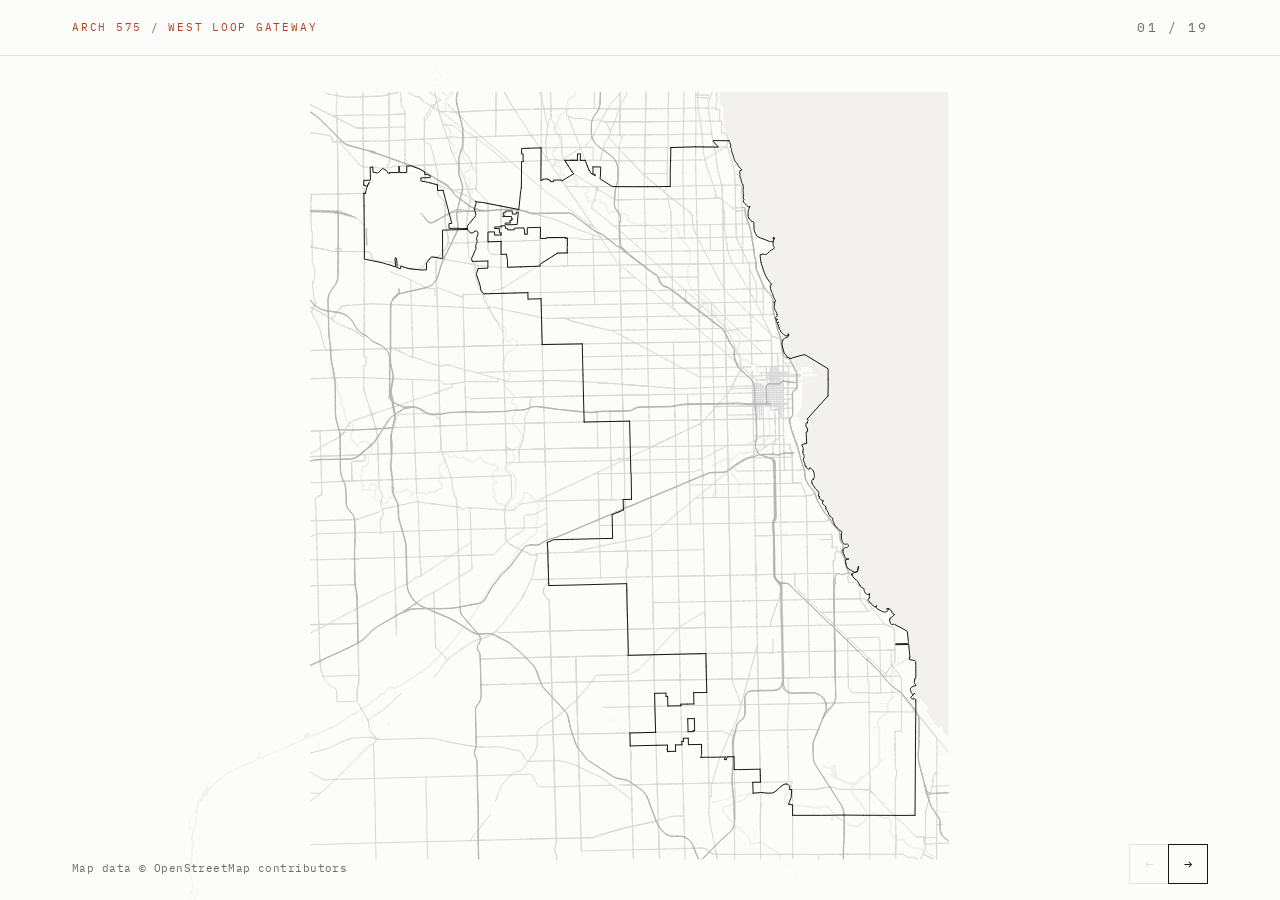
==== commit c5ad6462: "copy: project address corrected to 725 W. Randolph St. across the site, data, docs and prompts Co-Au" ====
--- a/index.html
+++ b/index.html
@@ -4,7 +4,7 @@
 <meta charset="utf-8">
 <meta name="viewport" content="width=device-width, initial-scale=1">
 <title>West Loop Gateway — Brad Machado</title>
-<meta name="description" content="West Loop Gateway · Mixed-use tower, 735 W. Randolph St. · ARCH 575 mid-review, Fall 2026">
+<meta name="description" content="West Loop Gateway · Mixed-use tower, 725 W. Randolph St. · ARCH 575 mid-review, Fall 2026">
 <meta name="robots" content="noindex">
 <link rel="canonical" href="https://arch575.bradmachado.com/">
 <link rel="preconnect" href="https://fonts.googleapis.com">
--- a/css/app.css
+++ b/css/app.css
@@ -249,6 +249,11 @@
 .data.text__data td { font-size: 20px; }
 .data.text__data th { width: auto; white-space: nowrap; padding-right: 24px; letter-spacing: 0.08em; }
 
+/* Supplemental model slides (story.json views[].kind 'model', Brad 2026-10-09): text cols 1-4,
+   the supplemental GLB (structure) in the tower canvas, cols 5-12 */
+.slide--model .slide__text { grid-column: 1 / 5; }
+.deck[data-kind="model"] .deck__tower { grid-column: 5 / 13; }
+
 /* Text slide with an aside image (story.json text.aside, Brad 2026-10-09): text cols 1-4,
    tower + callouts cols 5-9, the aside (building section) cols 10-12 with its Fig. caption */
 .slide--text.has-aside .slide__text { grid-column: 1 / 5; }
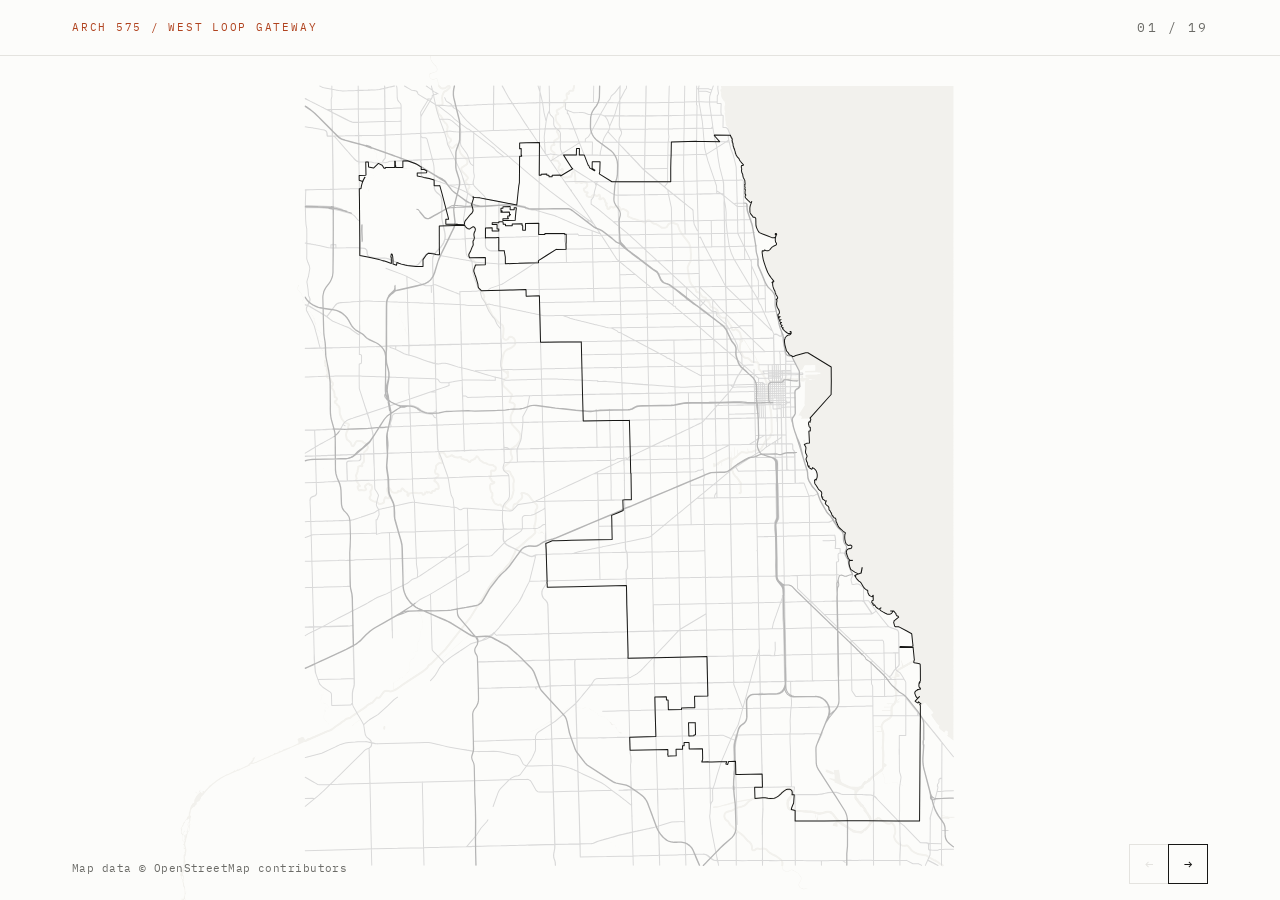
==== commit 35050f1c: "supplemental: structural plans 2x2 grid left of the framing model; supplemental models turn slowly (" ====
--- a/index.html
+++ b/index.html
@@ -71,6 +71,7 @@
       <div class="text__lines" data-f="lines"></div>
       <table class="data text__data"><tbody data-f="rows"></tbody></table>
     </div>
+    <div class="model__grid" data-f="grid" hidden></div>
     <figure class="text__aside" data-f="aside" hidden>
       <img class="text__aside-img" src="" alt="" data-f="asideImg">
       <figcaption data-f="asideCap"></figcaption>
--- a/css/app.css
+++ b/css/app.css
@@ -253,6 +253,23 @@
    the supplemental GLB (structure) in the tower canvas, cols 5-12 */
 .slide--model .slide__text { grid-column: 1 / 5; }
 .deck[data-kind="model"] .deck__tower { grid-column: 5 / 13; }
+/* with an image grid: heading row on top, 2 x 2 grid cols 1-6 below it, model cols 7-12 */
+.slide--model.has-grid { grid-template-rows: auto minmax(0, 1fr); align-content: start; }
+.slide--model.has-grid .slide__text { grid-column: 1 / 7; grid-row: 1; }
+.model__grid {
+  grid-column: 1 / 7;
+  grid-row: 2;
+  display: grid;
+  grid-template-columns: 1fr 1fr;
+  grid-template-rows: minmax(0, 1fr) minmax(0, 1fr);
+  gap: 16px 32px;
+  min-height: 0;
+  margin-top: 24px;
+}
+.model__item { display: grid; grid-template-rows: minmax(0, 1fr) auto; min-height: 0; margin: 0; }
+.model__item img { width: 100%; height: 100%; min-height: 0; object-fit: contain; object-position: left top; display: block; }
+.model__item figcaption { margin-top: 6px; font-family: var(--font-mono); font-size: 13px; letter-spacing: 0.08em; color: var(--color-muted); text-transform: uppercase; }
+.deck[data-kind="model"][data-grid="1"] .deck__tower { grid-column: 7 / 13; grid-row: 1 / 3; }
 
 /* Text slide with an aside image (story.json text.aside, Brad 2026-10-09): text cols 1-4,
    tower + callouts cols 5-9, the aside (building section) cols 10-12 with its Fig. caption */
@@ -607,6 +624,9 @@
 
   .text__aside { display: block; margin-top: 32px; }
   .text__aside-img { height: auto; }
+  .slide--model.has-grid { display: block; }
+  .model__grid { display: grid; grid-template-rows: auto auto; margin-top: 24px; }
+  .model__item img { height: auto; }
   .slide--pair { display: block; }
   .pair { display: block; }
   .pair__item { height: auto; display: block; }
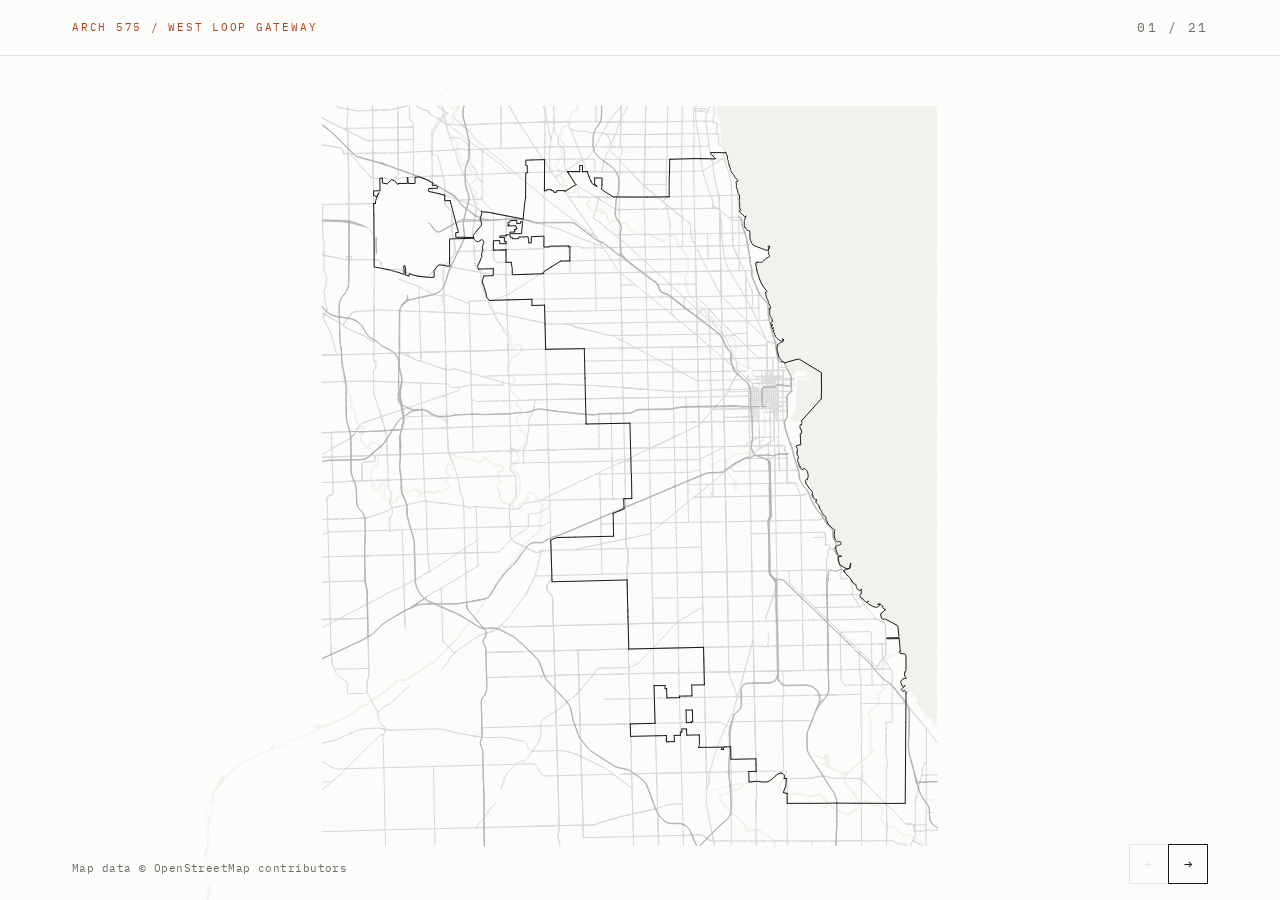
==== commit 02c17368: "views: camera-position layout thumbnails under the text on every rendering slide (grey, lightened, 2" ====
--- a/index.html
+++ b/index.html
@@ -59,6 +59,10 @@
       <p class="level__name" data-f="name"></p>
       <p class="level__sub" data-f="sub"></p>
       <div class="site__lines" data-f="lines"></div>
+      <figure class="site__layout" data-f="layout" hidden>
+        <img class="site__layout-img" src="" alt="" data-f="layoutImg">
+        <figcaption data-f="layoutCap"></figcaption>
+      </figure>
     </div>
   </section>
 </template>
--- a/css/app.css
+++ b/css/app.css
@@ -218,6 +218,11 @@
   color: var(--color-ink);
 }
 .pair__item figcaption { margin-top: 8px; }
+
+/* View slides: the Blender layout capture under the text column (Brad 2026-10-09) */
+.site__layout { margin: 32px 0 0; max-width: 100%; }
+.site__layout-img { display: block; width: auto; max-width: 100%; max-height: 22vh; object-fit: contain; object-position: left top; border: 1px solid var(--color-hairline); }
+.site__layout figcaption { margin-top: 8px; font-family: var(--font-mono); font-size: 11px; letter-spacing: 0.08em; color: var(--color-muted); text-transform: uppercase; }
 
 /* --------------------------------------------------------------------------
    Story slides (data/story.json, review T4): text = title layout, image = site layout
@@ -271,6 +276,17 @@
 .model__item figcaption { margin-top: 6px; font-family: var(--font-mono); font-size: 13px; letter-spacing: 0.08em; color: var(--color-muted); text-transform: uppercase; }
 .deck[data-kind="model"][data-grid="1"] .deck__tower { grid-column: 7 / 13; grid-row: 1 / 3; }
 
+/* Grid slides (story.json views[].kind 'grid', Brad 2026-10-09: environment): text + data rows cols 1-3,
+   2 x 2 image grid cols 4-12, no tower */
+.slide--grid .slide__text { grid-column: 1 / 5; grid-row: 1; min-width: 0; }
+.slide--grid .model__grid { grid-column: 5 / 13; grid-row: 1; margin-top: 0; gap: 16px 40px; }
+.slide--grid .data.text__data th { white-space: normal; width: 42%; padding-right: 16px; }
+.slide--grid .text__h2 { font-size: clamp(32px, 2.8vw, 52px); }
+.slide--grid .text__lines { max-width: none; }
+.slide--grid .text__lines p { font-size: 17px; }
+.slide--grid .text__data { max-width: none; }
+.slide--grid .data.text__data td, .slide--grid .data.text__data th { font-size: 15px; }
+
 /* Text slide with an aside image (story.json text.aside, Brad 2026-10-09): text cols 1-4,
    tower + callouts cols 5-9, the aside (building section) cols 10-12 with its Fig. caption */
 .slide--text.has-aside .slide__text { grid-column: 1 / 5; }
@@ -625,6 +641,7 @@
   .text__aside { display: block; margin-top: 32px; }
   .text__aside-img { height: auto; }
   .slide--model.has-grid { display: block; }
+  .slide--grid { display: block; }
   .model__grid { display: grid; grid-template-rows: auto auto; margin-top: 24px; }
   .model__item img { height: auto; }
   .slide--pair { display: block; }
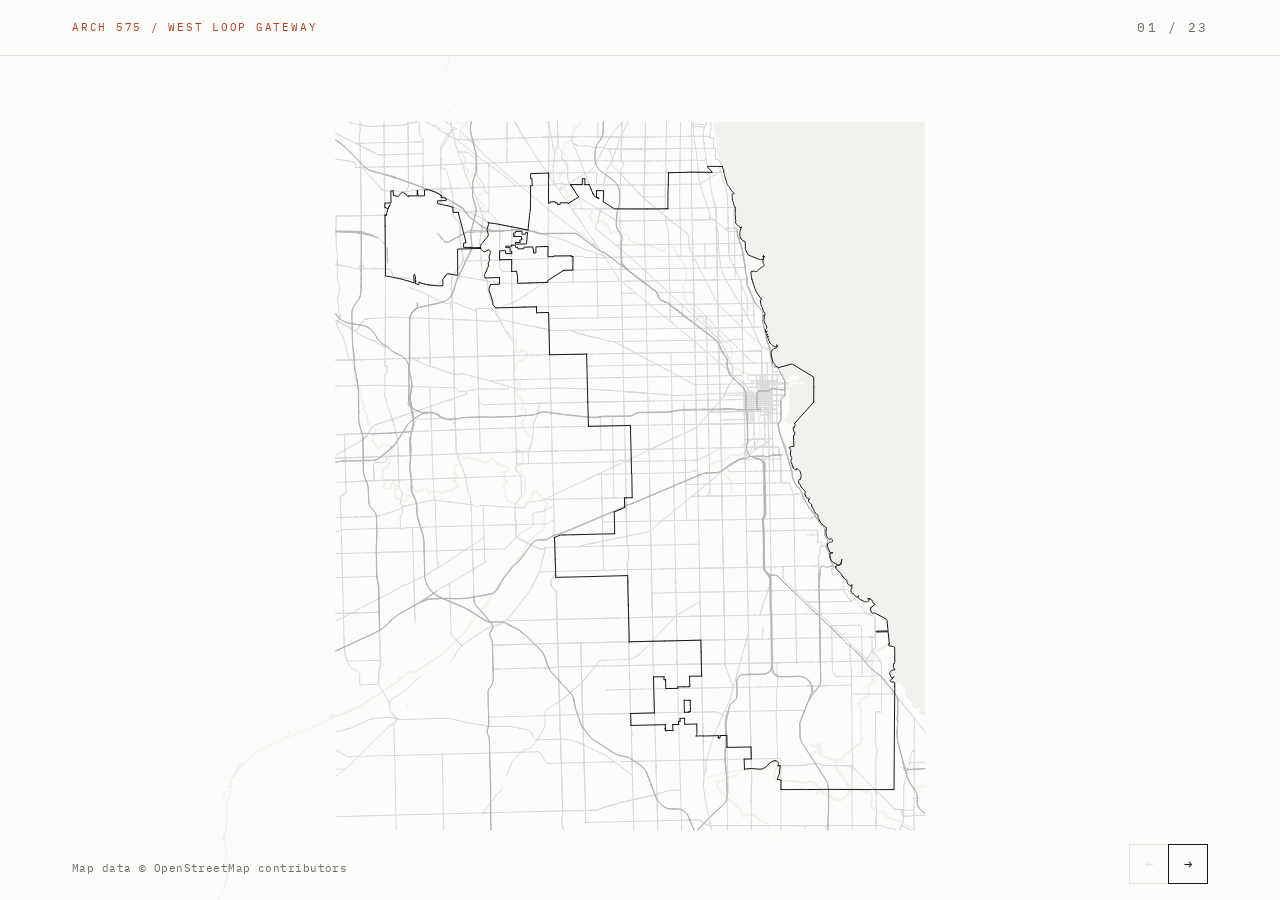
==== commit 7414f937: "Title QR to the deck; closing slide from the 2026-09-30 pin-up Slide 01: QR to https://arch575.bradm" ====
--- a/index.html
+++ b/index.html
@@ -40,6 +40,11 @@
   <section class="slide slide--title">
     <div class="slide__text">
       <span class="eyebrow" data-f="eyebrow"></span>
+      <!-- QR to this deck for reviewers' phones (Brad 2026-10-09 markup); desktop only -->
+      <figure class="title__qr">
+        <img class="title__qr-img" src="assets/qr/QR_Arch575Deck_v1.0.svg" alt="QR code: arch575.bradmachado.com" width="148" height="148">
+        <figcaption>Scan · arch575.bradmachado.com</figcaption>
+      </figure>
       <div class="title__block">
         <h1 class="title__h1" data-f="h1"></h1>
         <div class="title__lines" data-f="lines"></div>
@@ -102,6 +107,18 @@
   </section>
 </template>
 
+<template id="tpl-thanks">
+  <section class="slide slide--thanks">
+    <div class="thanks">
+      <span class="thanks__rule" aria-hidden="true"></span>
+      <h2 class="thanks__h2" data-f="heading"></h2>
+      <p class="thanks__sub" data-f="sub"></p>
+      <div class="thanks__people" data-f="people"></div>
+      <div class="thanks__course" data-f="course"></div>
+    </div>
+  </section>
+</template>
+
 <template id="tpl-level">
   <section class="slide slide--level">
     <div class="slide__text">
--- a/css/app.css
+++ b/css/app.css
@@ -275,6 +275,11 @@
 .model__item img { width: 100%; height: 100%; min-height: 0; object-fit: contain; object-position: left top; display: block; }
 .model__item figcaption { margin-top: 6px; font-family: var(--font-mono); font-size: 13px; letter-spacing: 0.08em; color: var(--color-muted); text-transform: uppercase; }
 .deck[data-kind="model"][data-grid="1"] .deck__tower { grid-column: 7 / 13; grid-row: 1 / 3; }
+/* Framing plans centred between the left margin and the 3D model (Brad markup 2026-10-09): measured at 1920 x 1080,
+   group 72-881 px, model geometry from 1269 px -> shift 194 px = 10.1 vw; translate only, phone unchanged */
+@media (min-width: 900px) {
+  .slide--model.has-grid .model__grid { transform: translateX(var(--grid-shift, 10.1vw)); }   /* js/app.js balanceGrid() sets --grid-shift */
+}
 
 /* Grid slides (story.json views[].kind 'grid', Brad 2026-10-09: environment): text + data rows cols 1-3,
    2 x 2 image grid cols 4-12, no tower */
@@ -286,6 +291,11 @@
 .slide--grid .text__lines p { font-size: 17px; }
 .slide--grid .text__data { max-width: none; }
 .slide--grid .data.text__data td, .slide--grid .data.text__data th { font-size: 15px; }
+/* Hand sketch under the data table (story.json views[].sketch, Brad 2026-10-09: environment): text column width,
+   48 px below the table's last rule, fills down to the bottom of the grid's lower captions; height governs */
+.text__sketch { flex: 1 1 0; min-height: 0; width: 100%; margin: 48px 0 0; display: grid; grid-template-rows: minmax(0, auto) auto; align-content: start; justify-items: start; }
+.text__sketch img { display: block; max-width: 100%; max-height: 100%; width: auto; height: auto; min-height: 0; object-fit: contain; object-position: left top; }
+.text__sketch figcaption { margin-top: 6px; font-family: var(--font-mono); font-size: 13px; letter-spacing: 0.08em; color: var(--color-muted); text-transform: uppercase; }
 
 /* Text slide with an aside image (story.json text.aside, Brad 2026-10-09): text cols 1-4,
    tower + callouts cols 5-9, the aside (building section) cols 10-12 with its Fig. caption */
@@ -304,11 +314,12 @@
 }
 .text__aside-img {
   width: 100%;
-  height: 100%;
+  height: 100%;                 /* js/app.js alignAside() sets the height so the drawing's bottom meets the massing base */
   min-height: 0;
   object-fit: contain;
   object-position: top center;
   display: block;
+  align-self: start;
 }
 .text__aside figcaption { margin-top: 8px; }
 
@@ -644,6 +655,8 @@
   .slide--grid { display: block; }
   .model__grid { display: grid; grid-template-rows: auto auto; margin-top: 24px; }
   .model__item img { height: auto; }
+  .text__sketch { display: block; margin-top: 32px; }
+  .text__sketch img { width: 100%; max-height: none; }
   .slide--pair { display: block; }
   .pair { display: block; }
   .pair__item { height: auto; display: block; }
@@ -686,3 +699,132 @@
     bottom: 16px;
   }
 }
+
+/* --------------------------------------------------------------------------
+   Title slide QR (Brad 2026-10-09 markup): under the eyebrow, from column 2
+   of the six-column title text block; fades with the title text after the
+   intro. Desktop only (on a phone the reader is already here).
+   -------------------------------------------------------------------------- */
+
+.slide--title .slide__text { position: relative; }
+
+.title__qr {
+  --qr-w: clamp(150px, 22vh, 320px);           /* image incl. its 4-module quiet zone (37 modules) */
+  --qr-quiet: calc(var(--qr-w) * 4 / 37);
+  position: absolute;
+  top: calc(40px - var(--qr-quiet));
+  left: calc((100% + var(--deck-gap)) / 6 - var(--qr-quiet));   /* visible modules on the column-2 line */
+  width: var(--qr-w);
+}
+
+.title__qr-img {
+  width: 100%;
+  height: auto;
+  image-rendering: pixelated;
+}
+
+.title__qr figcaption { margin-top: calc(14px - var(--qr-quiet)); padding-left: var(--qr-quiet); white-space: nowrap; }
+
+/* --------------------------------------------------------------------------
+   Closing slide (story.outro kind 'thanks', from the 2026-09-30 pin-up):
+   centred block in cols 3-10, accent rule, two contact columns
+   -------------------------------------------------------------------------- */
+
+.slide--thanks { align-items: center; }
+
+.thanks {
+  grid-column: 3 / 11;
+  display: flex;
+  flex-direction: column;
+  align-items: center;
+  text-align: center;
+}
+
+.thanks__rule {
+  display: block;
+  width: 33%;
+  height: 4px;
+  background: var(--color-accent);
+}
+
+.thanks__h2 {
+  margin-top: 40px;
+  font-size: clamp(48px, 5vw, 96px);
+  font-weight: 400;
+  line-height: 1.02;
+  letter-spacing: -0.02em;
+}
+
+.thanks__sub {
+  margin-top: 20px;
+  font-size: 20px;
+  line-height: 1.4;
+  color: var(--color-body);
+}
+
+.thanks__people {
+  display: grid;
+  grid-template-columns: repeat(2, minmax(0, 1fr));
+  column-gap: var(--deck-gap);
+  width: 100%;
+  margin-top: clamp(40px, 7vh, 80px);
+}
+
+.thanks__person {
+  display: flex;
+  flex-direction: column;
+  align-items: center;
+  gap: 10px;
+}
+
+.thanks__name {
+  margin-bottom: 4px;
+  font-size: 20px;
+  color: var(--color-ink);
+}
+
+.thanks__link {
+  font-size: 16px;
+  color: var(--color-body);
+  text-decoration: underline;
+  text-decoration-color: var(--color-hairline);
+  text-underline-offset: 4px;
+}
+
+.thanks__link:hover { color: var(--color-accent); text-decoration-color: currentColor; }
+
+.thanks__qr {
+  display: flex;
+  flex-direction: column;
+  align-items: center;
+  margin-top: 14px;
+  font-family: var(--font-mono);
+  font-size: 11px;
+  letter-spacing: 0.12em;
+  text-transform: uppercase;
+  color: var(--color-faint);
+}
+
+.thanks__qr img {
+  width: clamp(120px, 16vh, 220px);
+  height: auto;
+  margin-bottom: 4px;
+  image-rendering: pixelated;
+}
+
+.thanks__course {
+  margin-top: clamp(40px, 7vh, 80px);
+  font-family: var(--font-mono);
+  font-size: 11px;
+  line-height: 1.8;
+  letter-spacing: 0.12em;
+  text-transform: uppercase;
+  color: var(--color-faint);
+}
+
+@media (max-width: 899.98px) {
+  .title__qr { display: none; }
+  .thanks__people { grid-template-columns: 1fr; row-gap: 32px; }
+  .thanks__h2 { font-size: clamp(40px, 11vw, 64px); }
+  .thanks__sub { font-size: 17px; }
+}
